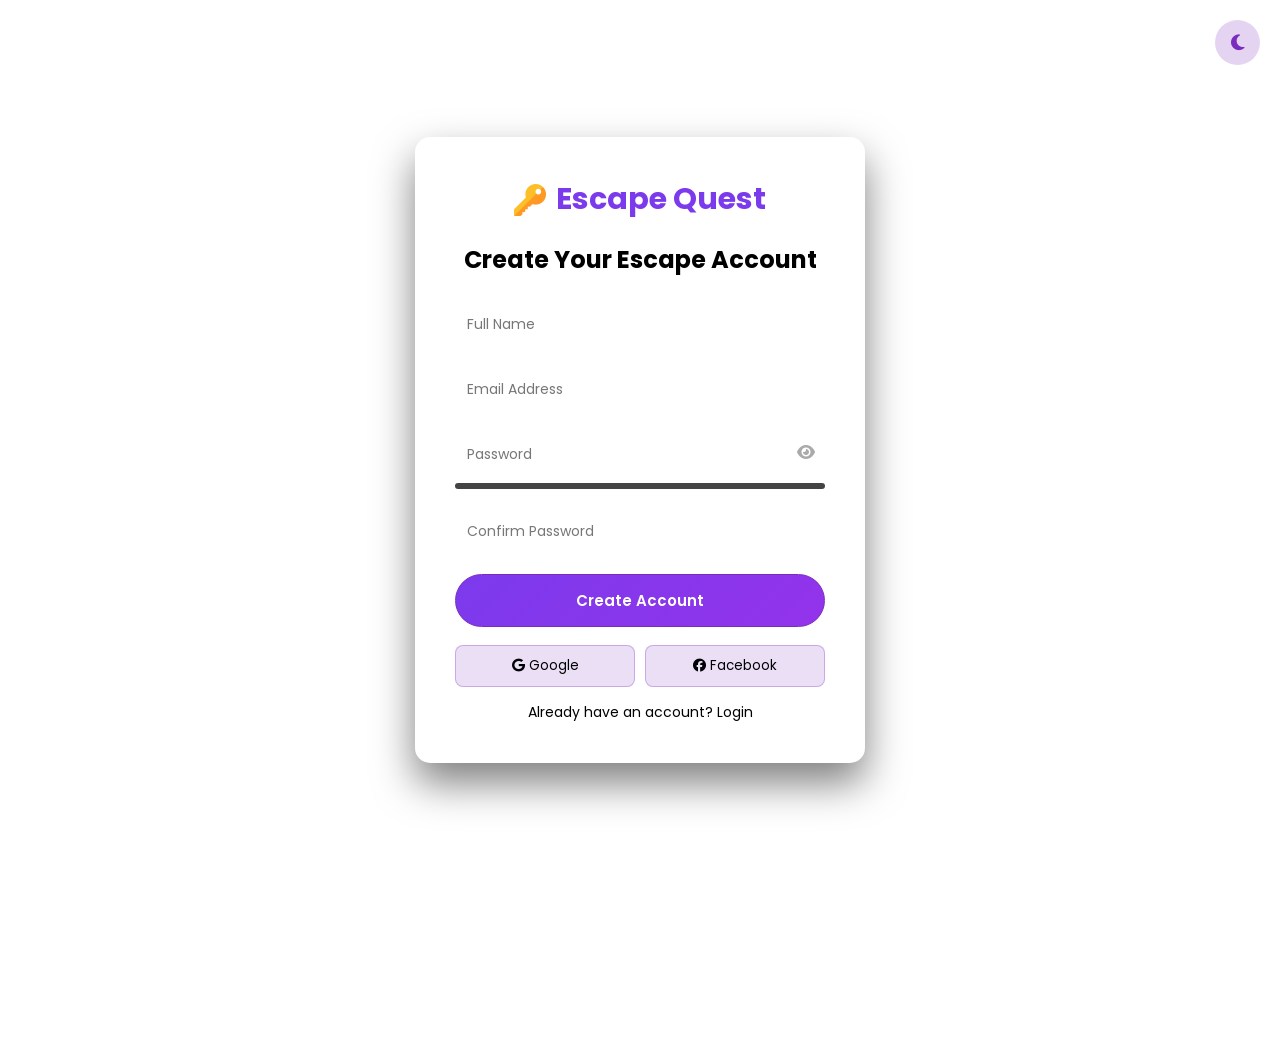
==== signup.html @ fdb498ff "Initial commit" ====
<!DOCTYPE html>
<html lang="en">
<head>
    <meta charset="UTF-8">
    <meta name="viewport" content="width=device-width, initial-scale=1.0">
    <title>Signup</title>
     <link rel="stylesheet" href="signup.css">
 <link rel="icon" type="image/png" href="../Images/logo.png">
<link rel="stylesheet"
href="https://cdnjs.cloudflare.com/ajax/libs/font-awesome/6.5.1/css/all.min.css">
</head>
<body>
<button id="modeBtn" class="mode-toggle">
  <i class="fa fa-moon"></i>
</button>

<div class="signup-card">
    
    <a href="index.html" class="logo-text">
    <img src="../Images/logo.png" alt="Escape Quest Logo" class="logo-img">
    Escape Quest
  </a>

<h2>Create Your Escape Account</h2>

<form>

<div class="input-group">
<input type="text" required>
<label>Full Name</label>
</div>

<div class="input-group">
<input type="email" required>
<label>Email Address</label>
</div>

<div class="input-group">
<input type="password" id="password" required>
<label>Password</label>
<i class="fa fa-eye toggle-pass" onclick="togglePassword()"></i>

<div class="strength">
<span id="strength-bar"></span>
</div>
</div>

<div class="input-group">
<input type="password" required>
<label>Confirm Password</label>
</div>

<button class="signup-btn">Create Account</button>

</form>

<div class="social">
<button><i class="fab fa-google"></i> Google</button>
<button><i class="fab fa-facebook"></i> Facebook</button>
</div>

<div class="login">
Already have an account? <a href="login.html">Login</a>
</div>

</div>
<script>
    // Toggle Password
function togglePassword(){
let pass = document.getElementById("password");

if(pass.type === "password"){
pass.type = "text";
}else{
pass.type = "password";
}
}

// Password Strength
const password = document.getElementById("password");
const bar = document.getElementById("strength-bar");

password.addEventListener("input", function(){

let val = password.value;
let strength = 0;

if(val.length > 5) strength++;
if(val.match(/[A-Z]/)) strength++;
if(val.match(/[0-9]/)) strength++;
if(val.match(/[^A-Za-z0-9]/)) strength++;

if(strength === 1){
bar.style.width = "25%";
bar.style.background = "red";
}
else if(strength === 2){
bar.style.width = "50%";
bar.style.background = "orange";
}
else if(strength === 3){
bar.style.width = "75%";
bar.style.background = "yellowgreen";
}
else if(strength === 4){
bar.style.width = "100%";
bar.style.background = "green";
}
else{
bar.style.width = "0%";
}

});

const modeBtn = document.getElementById("modeBtn");
const icon = modeBtn.querySelector("i");

// Load saved mode
const savedMode = localStorage.getItem("mode");

if(savedMode === "dark"){
    document.body.classList.add("dark");
    icon.classList.replace("fa-moon","fa-sun");
}

// Toggle mode
modeBtn.addEventListener("click", () => {

    document.body.classList.toggle("dark");

    if(document.body.classList.contains("dark")){
        icon.classList.replace("fa-moon","fa-sun");
        localStorage.setItem("mode","dark");
    }else{
        icon.classList.replace("fa-sun","fa-moon");
        localStorage.setItem("mode","light");
    }

});
</script>

</body>
</html>
---- signup.css ----
@import url('https://fonts.googleapis.com/css2?family=Poppins:wght@300;400;500;600&display=swap');

*{
margin:0;
padding:0;
box-sizing:border-box;
font-family:'Poppins',sans-serif;
}

/* DARK THEME ONLY */

body.dark{
--bg:#0f0f0f;
--text:#ffffff;
--card:#1c1c1c;
--input:#2b2b2b;
}

body{
height:100vh;
display:flex;
align-items:center;
justify-content:center;

overflow:hidden;
position:relative;
background:var(--bg);
color:var(--text);
}

/* Glow Background */
body::before{
content:"";
position:absolute;
width:600px;
height:600px;
background:radial-gradient(circle,var(--purple),transparent);
top:-150px;
left:-150px;
filter:blur(120px);
animation:moveGlow 10s infinite alternate;
z-index:-1;
}
.mode-toggle{
position:fixed;
top:20px;
right:20px;
width:45px;
height:45px;
border-radius:50%;
border:none;
cursor:pointer;

display:flex;
align-items:center;
justify-content:center;

font-size:18px;
background:rgba(123,44,191,0.2);
color:#7b2cbf;

z-index:1000;
transition:0.3s;
}

/* Dark mode button color */
body.dark .mode-toggle{
color:#facc15;
background:rgba(250,204,21,0.15);
}

.mode-toggle:hover{
transform:scale(1.1) rotate(10deg);
}

body::after{
content:"";
position:absolute;
width:500px;
height:500px;
background:radial-gradient(circle,var(--purple-dark),transparent);
bottom:-150px;
right:-150px;
filter:blur(120px);
animation:moveGlow 12s infinite alternate;
z-index:-1;
}

@keyframes moveGlow{
from{transform:translate(0,0)}
to{transform:translate(80px,80px)}
}

/* CARD */
.signup-card{
background:var(--card);
padding:40px;
border-radius:15px;
box-shadow:0 20px 40px rgba(0,0,0,0.5);
width:100%;
max-width:420px;
}

/* TITLE */
.signup-card h2{
text-align:center;
margin-bottom:25px;
}

/* INPUT GROUP */
.input-group{
position:relative;
margin-bottom:20px;
}

.input-group input{
width:100%;
padding:12px;
border:none;
border-radius:8px;
background:var(--input);
outline:none;
font-size:14px;
color:var(--text);
}

.input-group label{
position:absolute;
left:12px;
top:12px;
font-size:14px;
color:#777;
pointer-events:none;
transition:0.3s;
}

.input-group input:focus + label,
.input-group input:valid + label{
top:-8px;
font-size:12px;
color:var(--purple);
background:var(--card);
padding:0 6px;
}

/* PASSWORD TOGGLE */
.toggle-pass{
position:absolute;
right:10px;
top:12px;
cursor:pointer;
color:#aaa;
}

/* STRENGTH BAR */
.strength{
height:6px;
border-radius:5px;
margin-top:6px;
background:#444;
overflow:hidden;
}

.strength span{
display:block;
height:100%;
width:0%;
transition:0.3s;
}

/* BUTTON */
.signup-btn{
width:100%;
font-size:15px;
cursor:pointer;
transition:0.3s;
padding:14px;
border-radius:40px;
font-weight:600;
text-decoration:none;
transition:0.3s;
background:linear-gradient(135deg,#7c3aed,#9333ea);
color:#fff;
border:1px solid #7b2cbf;
}

.signup-btn:hover{
transform:translateY(-3px);
box-shadow:0 8px 25px rgba(124,58,237,0.5);
}

.social{
display:flex;
gap:10px;
margin-top:18px;
}

.social button{
flex:1;
padding:10px;
border:none;
border-radius:8px;
cursor:pointer;
background:rgba(123,44,191,0.15);
color:var(--text);
border:1px solid rgba(123,44,191,0.3);
transition:0.3s;
}

.social button:hover{
background:#7b2cbf;
color:white;
transform:scale(1.05);
}

/* LOGIN TEXT */
.login{
text-align:center;
margin-top:15px;
font-size:14px;
}

.login a{
color:var(--purple);
text-decoration:none;
}

.logo-text{
font-weight:700;
font-size:30px;
margin-bottom:20px;
text-decoration:none;
display:flex;
align-items:center;
justify-content:center;
gap:10px;
color:#7c3aed;
font-weight:700;
}

/* LOGO IMAGE */
.logo-img{
width:32px;
height:32px;
object-fit:contain;
transition:0.3s;
}

/* HOVER EFFECT */
.logo-text:hover .logo-img{
transform:scale(1.1);
}

.logo-text:hover{
opacity:0.9;
}


@media (max-width:639px){
.signup-card{
padding:25px;
border-radius:12px;
max-width:100%;
margin-top: 100px;
}

.signup-card h2{
font-size:20px;
}

.social{
flex-direction:column;
}

body::before,
body::after{
width:250px;
height:250px;
}
}

/* Tablet */
@media (min-width:640px) and (max-width:1024px){
.signup-card{
max-width:440px;
padding:35px;
}

body::before,
body::after{
width:400px;
height:400px;
}
}

/* Large Screens */
@media (min-width:1025px){
.signup-card{
max-width:450px;
}
}
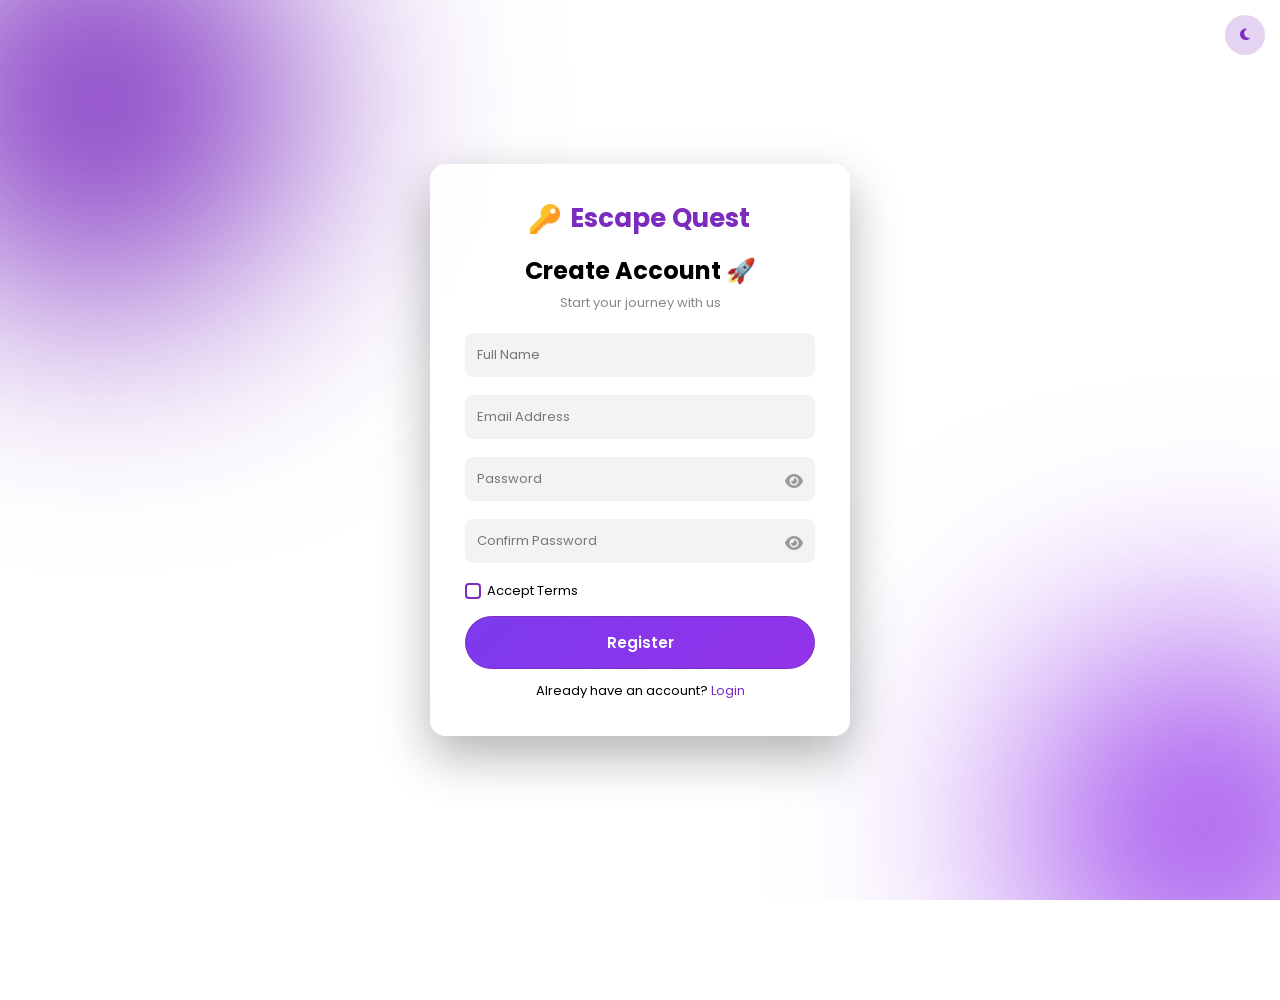
==== commit 3ed2b77a: "update" ====
--- a/signup.html
+++ b/signup.html
@@ -11,132 +11,176 @@
 </head>
 <body>
 <button id="modeBtn" class="mode-toggle">
-  <i class="fa fa-moon"></i>
+<i class="fa fa-moon"></i>
 </button>
 
-<div class="signup-card">
-    
-    <a href="index.html" class="logo-text">
-    <img src="../Images/logo.png" alt="Escape Quest Logo" class="logo-img">
-    Escape Quest
-  </a>
+<div class="login-card">
 
-<h2>Create Your Escape Account</h2>
+<div class="success-box" id="successBox">
+✔ Account Created
+</div>
+
+
+<a href="index.html" class="logo-text">
+<img src="../Images/logo.png" class="logo-img">
+Escape Quest
+</a>
+
+<h2>Create Account 🚀</h2>
+<p class="subtitle">Start your journey with us</p>
 
 <form>
 
+
 <div class="input-group">
-<input type="text" required>
+<input type="text" id="name" required>
 <label>Full Name</label>
 </div>
 
+
 <div class="input-group">
-<input type="email" required>
+<input type="email" id="email" required>
 <label>Email Address</label>
 </div>
 
-<div class="input-group">
+
+<div class="input-group password-group">
 <input type="password" id="password" required>
 <label>Password</label>
-<i class="fa fa-eye toggle-pass" onclick="togglePassword()"></i>
-
-<div class="strength">
-<span id="strength-bar"></span>
-</div>
+<span class="eye-icon" onclick="togglePassword('password')">
+<i class="fa fa-eye"></i>
+</span>
 </div>
 
-<div class="input-group">
-<input type="password" required>
+
+<div class="input-group password-group">
+<input type="password" id="confirmPassword" required>
 <label>Confirm Password</label>
+<span class="eye-icon" onclick="togglePassword('confirmPassword')">
+<i class="fa fa-eye"></i>
+</span>
 </div>
 
-<button class="signup-btn">Create Account</button>
+
+<div class="options">
+<label class="remember">
+<input type="checkbox" id="terms">
+<span class="checkmark"></span>
+Accept Terms
+</label>
+</div>
+
+
+<button class="login-btn" id="registerBtn">
+<span class="btn-text">Register</span>
+<span class="loader"></span>
+</button>
 
 </form>
 
-<div class="social">
-<button><i class="fab fa-google"></i> Google</button>
-<button><i class="fab fa-facebook"></i> Facebook</button>
-</div>
-
-<div class="login">
+<div class="signup-link">
 Already have an account? <a href="login.html">Login</a>
 </div>
 
 </div>
 <script>
-    // Toggle Password
-function togglePassword(){
-let pass = document.getElementById("password");
+    const registerBtn = document.getElementById("registerBtn");
+const successBox = document.getElementById("successBox");
 
-if(pass.type === "password"){
-pass.type = "text";
+const nameField = document.getElementById("name");
+const email = document.getElementById("email");
+const password = document.getElementById("password");
+const confirmPassword = document.getElementById("confirmPassword");
+const terms = document.getElementById("terms");
+
+
+registerBtn.onclick = (e) => {
+e.preventDefault();
+
+let valid = true;
+
+
+if(nameField.value.trim() === ""){
+nameField.classList.add("shake");
+valid = false;
+}
+
+if(email.value.trim() === ""){
+email.classList.add("shake");
+valid = false;
+}
+
+if(password.value.trim() === ""){
+password.classList.add("shake");
+valid = false;
+}
+
+if(confirmPassword.value.trim() === ""){
+confirmPassword.classList.add("shake");
+valid = false;
+}
+
+
+if(password.value !== confirmPassword.value){
+password.classList.add("shake");
+confirmPassword.classList.add("shake");
+valid = false;
+}
+
+
+if(!terms.checked){
+alert("Please accept terms");
+valid = false;
+}
+
+setTimeout(()=>{
+[nameField,email,password,confirmPassword].forEach(i=>i.classList.remove("shake"));
+},400);
+
+if(!valid) return;
+
+
+registerBtn.classList.add("loading");
+
+setTimeout(()=>{
+
+registerBtn.classList.remove("loading");
+
+
+successBox.classList.add("show");
+
+
+setTimeout(()=>{
+window.location.href="login.html";
+},1500);
+
+},2000);
+
+};
+
+
+function togglePassword(id){
+const input = document.getElementById(id);
+const icon = input.parentElement.querySelector("i");
+
+if(input.type === "password"){
+input.type = "text";
+icon.classList.replace("fa-eye","fa-eye-slash");
 }else{
-pass.type = "password";
+input.type = "password";
+icon.classList.replace("fa-eye-slash","fa-eye");
 }
 }
 
-// Password Strength
-const password = document.getElementById("password");
-const bar = document.getElementById("strength-bar");
-
-password.addEventListener("input", function(){
-
-let val = password.value;
-let strength = 0;
-
-if(val.length > 5) strength++;
-if(val.match(/[A-Z]/)) strength++;
-if(val.match(/[0-9]/)) strength++;
-if(val.match(/[^A-Za-z0-9]/)) strength++;
-
-if(strength === 1){
-bar.style.width = "25%";
-bar.style.background = "red";
-}
-else if(strength === 2){
-bar.style.width = "50%";
-bar.style.background = "orange";
-}
-else if(strength === 3){
-bar.style.width = "75%";
-bar.style.background = "yellowgreen";
-}
-else if(strength === 4){
-bar.style.width = "100%";
-bar.style.background = "green";
-}
-else{
-bar.style.width = "0%";
-}
-
-});
 
 const modeBtn = document.getElementById("modeBtn");
 const icon = modeBtn.querySelector("i");
 
-// Load saved mode
-const savedMode = localStorage.getItem("mode");
-
-if(savedMode === "dark"){
-    document.body.classList.add("dark");
-    icon.classList.replace("fa-moon","fa-sun");
-}
-
-// Toggle mode
-modeBtn.addEventListener("click", () => {
-
-    document.body.classList.toggle("dark");
-
-    if(document.body.classList.contains("dark")){
-        icon.classList.replace("fa-moon","fa-sun");
-        localStorage.setItem("mode","dark");
-    }else{
-        icon.classList.replace("fa-sun","fa-moon");
-        localStorage.setItem("mode","light");
-    }
-
-});
+modeBtn.onclick = () => {
+document.body.classList.toggle("dark");
+icon.classList.toggle("fa-moon");
+icon.classList.toggle("fa-sun");
+};
 </script>
 
 </body>
--- a/signup.css
+++ b/signup.css
@@ -1,4 +1,19 @@
 @import url('https://fonts.googleapis.com/css2?family=Poppins:wght@300;400;500;600&display=swap');
+
+:root{
+--purple:#7b2cbf;
+--bg:#ffffff;
+--text:#000;
+--card:rgba(255,255,255,0.85);
+--input:#f3f3f3;
+}
+
+body.dark{
+--bg:#0f0f0f;
+--text:#fff;
+--card:rgba(28,28,28,0.85);
+--input:#2b2b2b;
+}
 
 *{
 margin:0;
@@ -7,295 +22,321 @@
 font-family:'Poppins',sans-serif;
 }
 
-/* DARK THEME ONLY */
-
-body.dark{
---bg:#0f0f0f;
---text:#ffffff;
---card:#1c1c1c;
---input:#2b2b2b;
+html,body{
+height:100%;
+overflow:hidden;
 }
 
 body{
-height:100vh;
 display:flex;
 align-items:center;
 justify-content:center;
-
-overflow:hidden;
-position:relative;
 background:var(--bg);
 color:var(--text);
-}
-
-/* Glow Background */
+position:relative;
+}
+
+
+body::before,
+body::after{
+content:"";
+position:absolute;
+border-radius:50%;
+filter:blur(120px);
+z-index:-1;
+}
+
 body::before{
-content:"";
-position:absolute;
-width:600px;
-height:600px;
-background:radial-gradient(circle,var(--purple),transparent);
-top:-150px;
-left:-150px;
-filter:blur(120px);
-animation:moveGlow 10s infinite alternate;
-z-index:-1;
-}
+width:400px;
+height:400px;
+background:var(--purple);
+top:-100px;
+left:-100px;
+}
+
+body::after{
+width:350px;
+height:350px;
+background:#9333ea;
+bottom:-100px;
+right:-100px;
+}
+
+
+.login-card{
+background:var(--card);
+backdrop-filter:blur(20px);
+padding:35px;
+border-radius:16px;
+width:100%;
+max-width:400px;
+box-shadow:0 20px 50px rgba(0,0,0,0.3);
+animation:fadeIn 0.8s ease;
+}
+
+
+.logo-text{
+display:flex;
+align-items:center;
+justify-content:center;
+gap:10px;
+font-size:26px;
+font-weight:700;
+color:var(--purple);
+text-decoration:none;
+margin-bottom:15px;
+}
+
+.logo-img{
+width:30px;
+height:30px;
+}
+
+
+h2{
+text-align:center;
+margin-bottom:5px;
+}
+
+.subtitle{
+text-align:center;
+font-size:13px;
+color:#888;
+margin-bottom:20px;
+}
+
+
+.input-group{
+position:relative;
+margin-bottom:18px;
+}
+
+.input-group input{
+width:100%;
+padding:12px 40px 12px 12px;
+border:none;
+border-radius:8px;
+background:var(--input);
+color:var(--text);
+outline:none;
+}
+
+.input-group label{
+position:absolute;
+left:12px;
+top:12px;
+color:#777;
+font-size:13px;
+transition:0.3s;
+pointer-events:none;
+}
+
+.input-group input:focus + label,
+.input-group input:valid + label{
+top:-8px;
+font-size:11px;
+background:var(--card);
+padding:0 5px;
+color:var(--purple);
+}
+
+
+.eye-icon{
+position:absolute;
+right:12px;
+top:12px;
+cursor:pointer;
+color:#999;
+}
+
+
+.options{
+display:flex;
+align-items:center;
+justify-content:space-between;
+margin-bottom:15px;
+}
+
+.remember{
+display:flex;
+align-items:center;
+gap:6px;
+font-size:13px;
+cursor:pointer;
+}
+
+.remember input{
+display:none;
+}
+
+.checkmark{
+width:16px;
+height:16px;
+border:2px solid var(--purple);
+border-radius:4px;
+display:inline-block;
+position:relative;
+}
+
+.remember input:checked + .checkmark::after{
+content:"✔";
+position:absolute;
+font-size:11px;
+top:-2px;
+left:2px;
+color:var(--purple);
+}
+
+
+.login-btn{
+width:100%;
+font-size:15px;
+cursor:pointer;
+padding:14px;
+border-radius:40px;
+font-weight:600;
+background:linear-gradient(135deg,#7c3aed,#9333ea);
+color:#fff;
+border:1px solid #7b2cbf;
+position:relative;
+overflow:hidden;
+transition:0.3s;
+}
+
+.login-btn:hover{
+transform:translateY(-3px);
+box-shadow:0 8px 25px rgba(124,58,237,0.5);
+}
+
+
+.loader{
+width:20px;
+height:20px;
+border:3px solid #fff;
+border-top:3px solid transparent;
+border-radius:50%;
+position:absolute;
+top:50%;
+left:50%;
+transform:translate(-50%,-50%);
+display:none;
+animation:spin 1s linear infinite;
+}
+
+.login-btn.loading .btn-text{
+opacity:0;
+}
+
+.login-btn.loading .loader{
+display:block;
+}
+
+@keyframes spin{
+to{transform:translate(-50%,-50%) rotate(360deg);}
+}
+
+
+.success-box{
+display:none;
+text-align:center;
+background:#22c55e;
+color:white;
+padding:10px;
+border-radius:8px;
+margin-bottom:15px;
+}
+
+.success-box.show{
+display:block;
+animation:fadeIn 0.5s ease;
+}
+
+
+.shake{
+animation:shake 0.3s;
+}
+
+@keyframes shake{
+0%,100%{transform:translateX(0);}
+25%{transform:translateX(-5px);}
+75%{transform:translateX(5px);}
+}
+
+
+.signup-link{
+text-align:center;
+font-size:13px;
+margin-top:12px;
+}
+
+.signup-link a{
+color:var(--purple);
+text-decoration:none;
+}
+
+
 .mode-toggle{
 position:fixed;
-top:20px;
-right:20px;
-width:45px;
-height:45px;
+top:15px;
+right:15px;
+width:40px;
+height:40px;
 border-radius:50%;
 border:none;
 cursor:pointer;
-
+background:rgba(123,44,191,0.2);
+color:var(--purple);
 display:flex;
 align-items:center;
 justify-content:center;
-
+z-index:1000;
+}
+
+
+@keyframes fadeIn{
+from{opacity:0;transform:translateY(20px);}
+to{opacity:1;transform:translateY(0);}
+}
+
+
+
+
+@media (max-width:360px){
+.login-card{
+padding:20px;
+max-width:95%;
+}
+
+h2{
 font-size:18px;
-background:rgba(123,44,191,0.2);
-color:#7b2cbf;
-
-z-index:1000;
-transition:0.3s;
-}
-
-/* Dark mode button color */
-body.dark .mode-toggle{
-color:#facc15;
-background:rgba(250,204,21,0.15);
-}
-
-.mode-toggle:hover{
-transform:scale(1.1) rotate(10deg);
-}
-
-body::after{
-content:"";
-position:absolute;
-width:500px;
-height:500px;
-background:radial-gradient(circle,var(--purple-dark),transparent);
-bottom:-150px;
-right:-150px;
-filter:blur(120px);
-animation:moveGlow 12s infinite alternate;
-z-index:-1;
-}
-
-@keyframes moveGlow{
-from{transform:translate(0,0)}
-to{transform:translate(80px,80px)}
-}
-
-/* CARD */
-.signup-card{
-background:var(--card);
-padding:40px;
-border-radius:15px;
-box-shadow:0 20px 40px rgba(0,0,0,0.5);
-width:100%;
+}
+
+.mode-toggle{
+top:10px;
+right:10px;
+width:35px;
+height:35px;
+}
+}
+
+
+@media (min-width:361px) and (max-width:768px){
+.login-card{
+max-width:360px;
+padding:25px;
+}
+}
+
+
+@media (min-width:769px) and (max-width:1024px){
+.login-card{
+max-width:400px;
+}
+}
+
+
+@media (min-width:1025px){
+.login-card{
 max-width:420px;
 }
-
-/* TITLE */
-.signup-card h2{
-text-align:center;
-margin-bottom:25px;
-}
-
-/* INPUT GROUP */
-.input-group{
-position:relative;
-margin-bottom:20px;
-}
-
-.input-group input{
-width:100%;
-padding:12px;
-border:none;
-border-radius:8px;
-background:var(--input);
-outline:none;
-font-size:14px;
-color:var(--text);
-}
-
-.input-group label{
-position:absolute;
-left:12px;
-top:12px;
-font-size:14px;
-color:#777;
-pointer-events:none;
-transition:0.3s;
-}
-
-.input-group input:focus + label,
-.input-group input:valid + label{
-top:-8px;
-font-size:12px;
-color:var(--purple);
-background:var(--card);
-padding:0 6px;
-}
-
-/* PASSWORD TOGGLE */
-.toggle-pass{
-position:absolute;
-right:10px;
-top:12px;
-cursor:pointer;
-color:#aaa;
-}
-
-/* STRENGTH BAR */
-.strength{
-height:6px;
-border-radius:5px;
-margin-top:6px;
-background:#444;
-overflow:hidden;
-}
-
-.strength span{
-display:block;
-height:100%;
-width:0%;
-transition:0.3s;
-}
-
-/* BUTTON */
-.signup-btn{
-width:100%;
-font-size:15px;
-cursor:pointer;
-transition:0.3s;
-padding:14px;
-border-radius:40px;
-font-weight:600;
-text-decoration:none;
-transition:0.3s;
-background:linear-gradient(135deg,#7c3aed,#9333ea);
-color:#fff;
-border:1px solid #7b2cbf;
-}
-
-.signup-btn:hover{
-transform:translateY(-3px);
-box-shadow:0 8px 25px rgba(124,58,237,0.5);
-}
-
-.social{
-display:flex;
-gap:10px;
-margin-top:18px;
-}
-
-.social button{
-flex:1;
-padding:10px;
-border:none;
-border-radius:8px;
-cursor:pointer;
-background:rgba(123,44,191,0.15);
-color:var(--text);
-border:1px solid rgba(123,44,191,0.3);
-transition:0.3s;
-}
-
-.social button:hover{
-background:#7b2cbf;
-color:white;
-transform:scale(1.05);
-}
-
-/* LOGIN TEXT */
-.login{
-text-align:center;
-margin-top:15px;
-font-size:14px;
-}
-
-.login a{
-color:var(--purple);
-text-decoration:none;
-}
-
-.logo-text{
-font-weight:700;
-font-size:30px;
-margin-bottom:20px;
-text-decoration:none;
-display:flex;
-align-items:center;
-justify-content:center;
-gap:10px;
-color:#7c3aed;
-font-weight:700;
-}
-
-/* LOGO IMAGE */
-.logo-img{
-width:32px;
-height:32px;
-object-fit:contain;
-transition:0.3s;
-}
-
-/* HOVER EFFECT */
-.logo-text:hover .logo-img{
-transform:scale(1.1);
-}
-
-.logo-text:hover{
-opacity:0.9;
-}
-
-
-@media (max-width:639px){
-.signup-card{
-padding:25px;
-border-radius:12px;
-max-width:100%;
-margin-top: 100px;
-}
-
-.signup-card h2{
-font-size:20px;
-}
-
-.social{
-flex-direction:column;
-}
-
-body::before,
-body::after{
-width:250px;
-height:250px;
-}
-}
-
-/* Tablet */
-@media (min-width:640px) and (max-width:1024px){
-.signup-card{
-max-width:440px;
-padding:35px;
-}
-
-body::before,
-body::after{
-width:400px;
-height:400px;
-}
-}
-
-/* Large Screens */
-@media (min-width:1025px){
-.signup-card{
-max-width:450px;
-}
 }
